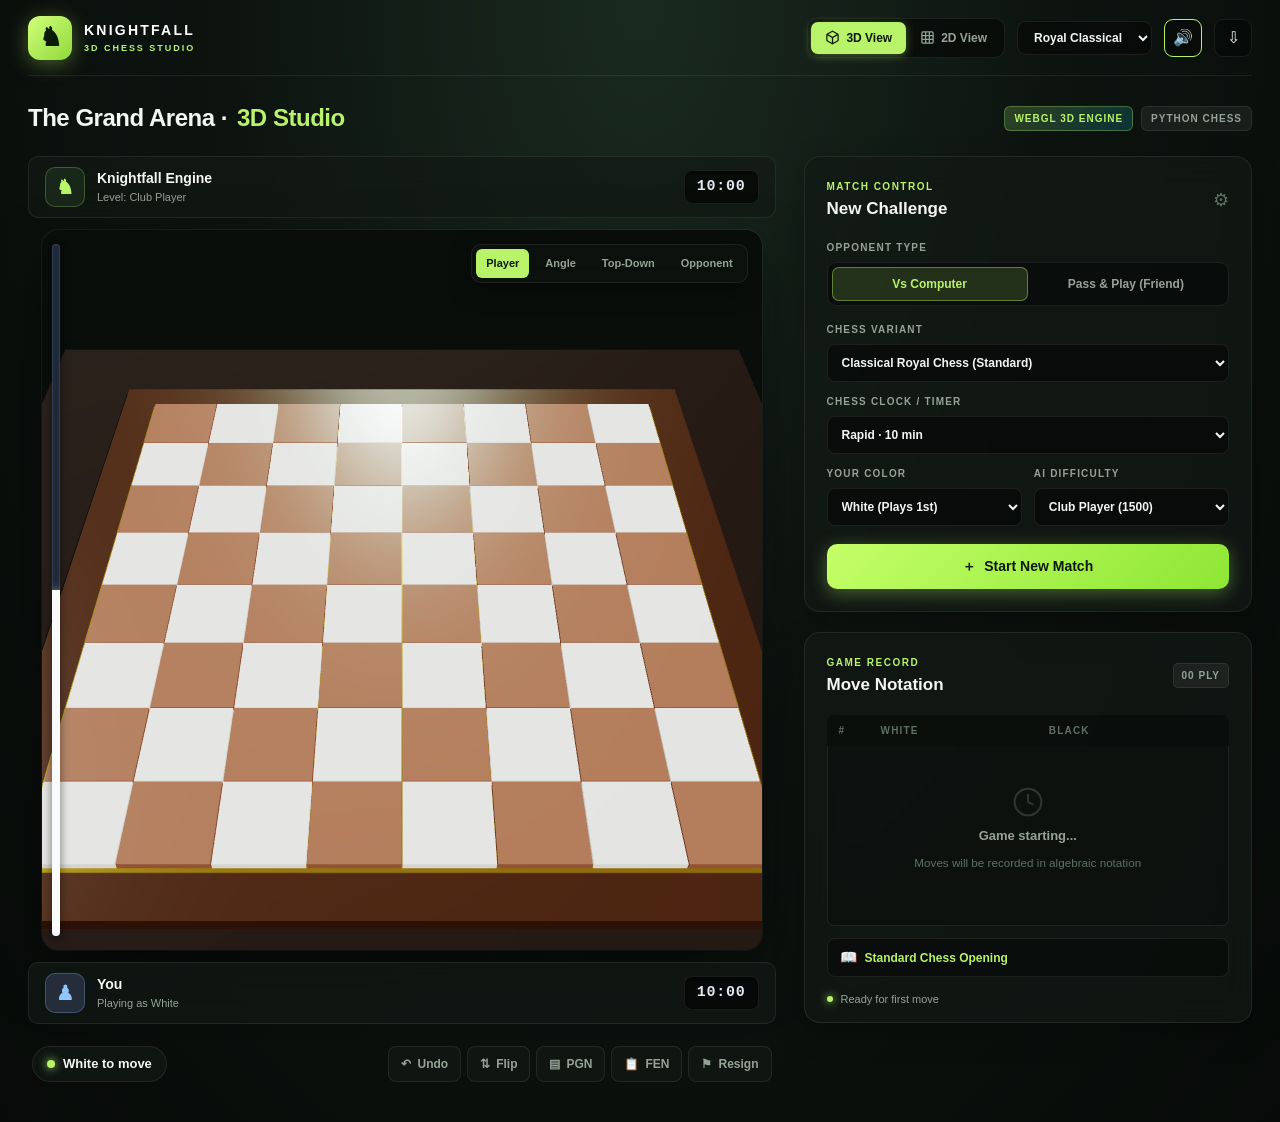
==== static/index.html @ 145bf012 "Knightfall 3D Chess Studio - PWA & WebGL 3D Chess" ====
<!doctype html>
<html lang="en">
<head>
  <meta charset="utf-8">
  <meta name="viewport" content="width=device-width, initial-scale=1, viewport-fit=cover">
  <meta name="theme-color" content="#0b0f0d">
  <meta name="description" content="Knightfall 3D Chess Studio - Next-gen 3D WebGL and 2D Chess powered by Python backend.">
  <link rel="manifest" href="/manifest.webmanifest">
  <link rel="icon" href="/static/icon.svg" type="image/svg+xml">
  <link rel="stylesheet" href="/static/styles.css">
  <title>Knightfall 3D Chess Studio</title>
</head>
<body>
  <div class="app-shell">
    <!-- Topbar Navigation -->
    <header class="topbar">
      <a class="brand" href="/" aria-label="Knightfall home">
        <span class="brand-mark">♞</span>
        <div class="brand-text">
          <strong>KNIGHTFALL</strong>
          <small>3D CHESS STUDIO</small>
        </div>
      </a>

      <div class="topbar-controls">
        <!-- 3D vs 2D Switcher -->
        <div class="view-mode-toggle" role="group" aria-label="Board view mode">
          <button class="view-btn active" id="btnView3D" title="Switch to 3D View">
            <svg viewBox="0 0 24 24" fill="none" stroke="currentColor" stroke-width="2"><path d="M21 16V8a2 2 0 0 0-1-1.73l-7-4a2 2 0 0 0-2 0l-7 4A2 2 0 0 0 3 8v8a2 2 0 0 0 1 1.73l7 4a2 2 0 0 0 2 0l7-4A2 2 0 0 0 21 16z"></path><polyline points="3.27 6.96 12 12.01 20.73 6.96"></polyline><line x1="12" y1="22.08" x2="12" y2="12"></line></svg>
            <span>3D View</span>
          </button>
          <button class="view-btn" id="btnView2D" title="Switch to 2D View">
            <svg viewBox="0 0 24 24" fill="none" stroke="currentColor" stroke-width="2"><rect x="3" y="3" width="18" height="18" rx="2" ry="2"></rect><line x1="3" y1="9" x2="21" y2="9"></line><line x1="3" y1="15" x2="21" y2="15"></line><line x1="9" y1="3" x2="9" y2="21"></line><line x1="15" y1="3" x2="15" y2="21"></line></svg>
            <span>2D View</span>
          </button>
        </div>

        <!-- Theme selector -->
        <div class="theme-selector-wrap">
          <select id="themeSelect" aria-label="Board theme">
            <option value="royal" selected>Royal Classical</option>
            <option value="emerald">Emerald Onyx</option>
            <option value="wood">Italian Walnut</option>
            <option value="midnight">Midnight Cyber</option>
            <option value="marble">Carrara Marble</option>
          </select>
        </div>

        <!-- Audio mute toggle -->
        <button class="icon-toggle-btn active" id="soundToggleBtn" title="Toggle Sound (Mute/Unmute)" aria-label="Toggle sound">
          <span id="soundIcon">🔊</span>
        </button>

        <!-- Install PWA button -->
        <button class="icon-toggle-btn" id="installButton" hidden title="Install Knightfall PWA App" aria-label="Install app">
          ⇩
        </button>
      </div>
    </header>

    <!-- Subtitle / Hero Bar -->
    <section class="intro-bar">
      <h1>The Grand Arena · <span>3D Studio</span></h1>
      <div class="hero-badges">
        <span class="badge badge-3d">WebGL 3D Engine</span>
        <span class="badge badge-offline" id="offlineStatusBadge" hidden>⚡ OFFLINE MODE</span>
        <span class="badge badge-engine" id="engineStatusBadge">Python Chess</span>
      </div>
    </section>

    <!-- Main Workspace -->
    <div class="workspace">
      <!-- Play Area -->
      <section class="play-area">
        <!-- Opponent Card -->
        <div class="player-card" id="opponentCard">
          <div class="player-left">
            <div class="avatar avatar-bot" id="opponentAvatar">♞</div>
            <div class="player-details">
              <div class="player-name-row">
                <strong id="opponentName">Knightfall Engine</strong>
                <span class="turn-pill" id="opponentTurnPill">THINKING</span>
              </div>
              <span class="player-sub" id="opponentSub">Level: Club Player</span>
            </div>
          </div>
          <div class="captures-tray">
            <div class="captured-pieces-list" id="opponentCaptures"></div>
            <span class="material-diff" id="opponentAdvantage" hidden>+0</span>
            <div class="clock-display" id="opponentClock">10:00</div>
          </div>
        </div>

        <!-- Chess Arena Container -->
        <div class="chess-arena" id="chessArena">
          <!-- Live Evaluation Bar -->
          <div class="eval-bar-wrap" id="evalBarWrap" title="Real-time Evaluation Bar">
            <div class="eval-bar-fill" id="evalBarFill" style="height: 50%;"></div>
            <div class="eval-bar-score" id="evalBarScore">0.0</div>
          </div>

          <!-- 3D Camera Controls Floating Bar -->
          <div class="camera-toolbar" id="cameraToolbar">
            <button class="cam-btn active" data-cam="player" title="Behind Player View">Player</button>
            <button class="cam-btn" data-cam="broadcast" title="3D Cinematic Angle">Angle</button>
            <button class="cam-btn" data-cam="topdown" title="Top-down Tactical">Top-Down</button>
            <button class="cam-btn" data-cam="opponent" title="Opponent Perspective">Opponent</button>
          </div>

          <!-- 3D WebGL Canvas Container -->
          <div id="board3d"></div>

          <!-- 2D Modern Pro Board Container -->
          <div id="board2dWrap" hidden>
            <div class="board-2d-frame" id="board2d" role="grid" aria-label="2D Chess board"></div>
          </div>

          <!-- Game Over Modal Overlay -->
          <div class="board-overlay" id="boardOverlay" hidden>
            <div class="overlay-modal-card">
              <div class="overlay-trophy">♔</div>
              <h2 id="overlayTitle">Game Complete</h2>
              <p id="overlayText">Checkmate. Victory is achieved.</p>
              <button class="btn-primary" id="overlayNewGame">Play Rematch</button>
            </div>
          </div>
        </div>

        <!-- Player Card -->
        <div class="player-card" id="playerCard">
          <div class="player-left">
            <div class="avatar avatar-human" id="playerAvatar">♟</div>
            <div class="player-details">
              <div class="player-name-row">
                <strong id="playerName">You</strong>
                <span class="turn-pill" id="playerTurnPill">YOUR TURN</span>
              </div>
              <span class="player-sub" id="playerSub">Playing as White</span>
            </div>
          </div>
          <div class="captures-tray">
            <div class="captured-pieces-list" id="playerCaptures"></div>
            <span class="material-diff" id="playerAdvantage" hidden>+0</span>
            <div class="clock-display" id="playerClock">10:00</div>
          </div>
        </div>

        <!-- Under-board action bar -->
        <div class="under-board-bar">
          <div class="status-pill">
            <span class="status-indicator" id="statusIndicator"></span>
            <span id="turnLabel">White to move</span>
            <span class="check-banner" id="checkLabel" hidden>CHECK</span>
          </div>

          <div class="action-buttons-group">
            <button class="tool-btn" id="undoButton" title="Undo previous move">
              <span>↶</span> Undo
            </button>
            <button class="tool-btn" id="flipButton" title="Flip board view">
              <span>⇅</span> Flip
            </button>
            <button class="tool-btn" id="copyPgnButton" title="Copy PGN game notation">
              <span>▤</span> PGN
            </button>
            <button class="tool-btn" id="copyFenButton" title="Copy FEN position string">
              <span>📋</span> FEN
            </button>
            <button class="tool-btn tool-btn-danger" id="resignButton" title="Resign current match">
              <span>⚑</span> Resign
            </button>
          </div>
        </div>
      </section>

      <!-- Side Panel -->
      <aside class="side-panel">
        <!-- Match Setup Card -->
        <section class="panel-card setup-card">
          <div class="panel-header">
            <div class="panel-header-title">
              <small>Match Control</small>
              <h2>New Challenge</h2>
            </div>
            <span class="panel-header-icon">⚙</span>
          </div>

          <label class="field-label">OPPONENT TYPE</label>
          <div class="segmented-control" role="group">
            <button class="segment-btn active" data-mode="ai" id="aiModeButton">Vs Computer</button>
            <button class="segment-btn" data-mode="local" id="localModeButton">Pass & Play (Friend)</button>
          </div>

          <!-- Auto-Flip Checkbox for Pass & Play -->
          <div class="toggle-setting-row" id="autoFlipRow" style="display: none;">
            <label class="switch-label">
              <input type="checkbox" id="autoFlipCheck" checked>
              <span>Auto-flip board each turn (Friend Mode)</span>
            </label>
          </div>

          <div class="form-grid">
            <div class="form-field full-width">
              <label class="field-label" for="variantSelect">CHESS VARIANT</label>
              <select id="variantSelect">
                <option value="classical" selected>Classical Royal Chess (Standard)</option>
                <option value="chess960">Chess960 (Fischer Random)</option>
                <option value="knights">Royal Knights Duel (Knightfall)</option>
                <option value="king_hill">King of the Hill (Royal Quest)</option>
              </select>
            </div>

            <div class="form-field full-width">
              <label class="field-label" for="timeSelect">CHESS CLOCK / TIMER</label>
              <select id="timeSelect">
                <option value="none">Casual · No Clock</option>
                <option value="10" selected>Rapid · 10 min</option>
                <option value="5">Blitz · 5 min</option>
                <option value="3+2">Blitz · 3 min + 2s</option>
                <option value="1">Bullet · 1 min</option>
              </select>
            </div>

            <div class="form-field" id="colorField">
              <label class="field-label" for="colorSelect">YOUR COLOR</label>
              <select id="colorSelect">
                <option value="white">White (Plays 1st)</option>
                <option value="black">Black (Plays 2nd)</option>
              </select>
            </div>
            <div class="form-field" id="levelField">
              <label class="field-label" for="levelSelect">AI DIFFICULTY</label>
              <select id="levelSelect">
                <option value="casual">Casual (800)</option>
                <option value="club" selected>Club Player (1500)</option>
                <option value="strong">Master (2200)</option>
              </select>
            </div>
          </div>

          <button class="btn-primary" id="startGameButton">
            <span>＋</span> Start New Match
          </button>
        </section>

        <!-- Move History Record Card -->
        <section class="panel-card moves-record-card">
          <div class="panel-header">
            <div class="panel-header-title">
              <small>Game Record</small>
              <h2>Move Notation</h2>
            </div>
            <span class="ply-badge" id="moveCounter">00 PLY</span>
          </div>

          <div class="moves-table-header">
            <span>#</span>
            <span>WHITE</span>
            <span>BLACK</span>
          </div>

          <div class="moves-scroll-container" id="moveList">
            <div class="empty-moves-placeholder">
              <svg viewBox="0 0 24 24" fill="none" stroke="currentColor" stroke-width="1.5"><circle cx="12" cy="12" r="10"></circle><path d="M12 6v6l4 2"></path></svg>
              <strong>Game starting...</strong>
              <small>Moves will be recorded in algebraic notation</small>
            </div>
          </div>

          <!-- Opening Explorer Banner -->
          <div class="opening-banner" id="openingBanner">
            <span class="opening-icon">📖</span>
            <span id="openingName">Standard Chess Opening</span>
          </div>

          <div class="moves-footer-status">
            <span class="pulse-dot"></span>
            <span id="recordStatus">Ready for first move</span>
          </div>
        </section>
      </aside>
    </div>
  </div>

  <!-- Promotion Modal -->
  <div class="promotion-modal" id="promotionModal" hidden>
    <div class="promotion-card">
      <h2>Pawn Promotion</h2>
      <p>Select which piece your pawn shall transform into:</p>
      <div id="promotionChoices" class="promotion-choices"></div>
      <button class="tool-btn" style="width:100%; justify-content:center;" id="cancelPromotion">Cancel</button>
    </div>
  </div>

  <!-- Floating Toast Notifications -->
  <div class="toast" id="toast" role="status" aria-live="polite"></div>

  <!-- Scripts -->
  <script src="/static/three.min.js"></script>
  <script src="/static/OrbitControls.js"></script>
  <script src="/static/audio.js"></script>
  <script src="/static/chess.min.js"></script>
  <script src="/static/offline-ai.js"></script>
  <script src="/static/chess3d.js"></script>
  <script src="/static/app.js"></script>
</body>
</html>
---- static/styles.css ----
:root {
  color-scheme: dark;
  --bg-base: #0b0f0d;
  --bg-gradient: radial-gradient(ellipse at 50% 0%, #1a2a20 0%, #0d1410 45%, #070a08 100%);
  --panel-bg: rgba(18, 25, 21, 0.72);
  --panel-border: rgba(255, 255, 255, 0.08);
  --panel-glass: blur(16px);
  --text-main: #f3f6f3;
  --text-muted: #95a397;
  --text-dim: #607063;
  --emerald-neon: #b8f36a;
  --emerald-glow: rgba(184, 243, 106, 0.35);
  --emerald-dark: #1e3314;
  --gold-accent: #f59e0b;
  --danger-crimson: #ef4444;
  --danger-glow: rgba(239, 68, 68, 0.4);
  --cyan-accent: #06b6d4;
  --shadow-main: 0 24px 64px -12px rgba(0, 0, 0, 0.65), 0 0 0 1px rgba(255, 255, 255, 0.06);
  --radius-lg: 16px;
  --radius-md: 10px;
  --radius-sm: 6px;
}

* {
  box-sizing: border-box;
  margin: 0;
  padding: 0;
}

html {
  min-height: 100%;
  background: var(--bg-base);
}

body {
  min-height: 100vh;
  background: var(--bg-gradient);
  color: var(--text-main);
  font-family: -apple-system, BlinkMacSystemFont, "Segoe UI", Roboto, "Helvetica Neue", Arial, sans-serif;
  font-size: 14px;
  line-height: 1.5;
  -webkit-font-smoothing: antialiased;
  overflow-x: hidden;
}

button, select, input {
  font: inherit;
  color: inherit;
}

button {
  cursor: pointer;
  border: none;
  background: none;
}

button:focus-visible, select:focus-visible {
  outline: 2px solid var(--emerald-neon);
  outline-offset: 2px;
}

/* App Shell */
.app-shell {
  max-width: 1480px;
  margin: 0 auto;
  padding: 0 28px 40px;
}

/* Topbar Header */
.topbar {
  height: 76px;
  display: flex;
  align-items: center;
  justify-content: space-between;
  border-bottom: 1px solid var(--panel-border);
  gap: 16px;
}

.brand {
  display: flex;
  align-items: center;
  gap: 12px;
  text-decoration: none;
  color: var(--text-main);
}

.brand-mark {
  height: 44px;
  width: 44px;
  display: grid;
  place-items: center;
  background: linear-gradient(135deg, #d2ff7b, #8fd93b);
  color: #0c1a08;
  border-radius: 12px;
  font-size: 26px;
  font-weight: 900;
  box-shadow: 0 4px 20px var(--emerald-glow);
}

.brand-text strong {
  display: block;
  letter-spacing: 0.16em;
  font-size: 14px;
  font-weight: 800;
  color: #fff;
}

.brand-text small {
  display: block;
  color: var(--emerald-neon);
  font-size: 9px;
  letter-spacing: 0.22em;
  font-weight: 700;
  margin-top: 1px;
}

.topbar-controls {
  display: flex;
  align-items: center;
  gap: 12px;
  flex-wrap: wrap;
}

/* Switcher segmented pills */
.view-mode-toggle {
  display: flex;
  background: rgba(0, 0, 0, 0.45);
  padding: 3px;
  border-radius: 10px;
  border: 1px solid var(--panel-border);
}

.view-btn {
  display: flex;
  align-items: center;
  gap: 6px;
  padding: 7px 14px;
  border-radius: 7px;
  font-size: 12px;
  font-weight: 700;
  color: var(--text-muted);
  transition: all 0.2s ease;
}

.view-btn.active {
  background: var(--emerald-neon);
  color: #0c1708;
  box-shadow: 0 2px 10px var(--emerald-glow);
}

.view-btn svg {
  width: 15px;
  height: 15px;
}

.theme-selector-wrap select {
  background: rgba(0, 0, 0, 0.4);
  border: 1px solid var(--panel-border);
  color: var(--text-main);
  padding: 8px 12px;
  border-radius: 9px;
  font-size: 12px;
  font-weight: 600;
  cursor: pointer;
  transition: border-color 0.2s;
}

.theme-selector-wrap select:hover {
  border-color: rgba(255, 255, 255, 0.2);
}

.icon-toggle-btn {
  display: flex;
  align-items: center;
  justify-content: center;
  width: 38px;
  height: 38px;
  border-radius: 9px;
  background: rgba(0, 0, 0, 0.35);
  border: 1px solid var(--panel-border);
  color: var(--text-main);
  font-size: 16px;
  transition: all 0.2s;
}

.icon-toggle-btn:hover {
  background: rgba(255, 255, 255, 0.08);
  border-color: rgba(255, 255, 255, 0.2);
}

.icon-toggle-btn.active {
  color: var(--emerald-neon);
  border-color: var(--emerald-neon);
}

/* Intro Hero Subheader */
.intro-bar {
  display: flex;
  align-items: center;
  justify-content: space-between;
  padding: 24px 0 20px;
  gap: 16px;
}

.intro-bar h1 {
  font-size: 24px;
  font-weight: 800;
  letter-spacing: -0.02em;
  display: flex;
  align-items: center;
  gap: 10px;
}

.intro-bar h1 span {
  color: var(--emerald-neon);
}

.hero-badges {
  display: flex;
  align-items: center;
  gap: 8px;
}

.badge {
  padding: 4px 9px;
  border-radius: 6px;
  font-size: 10px;
  font-weight: 800;
  letter-spacing: 0.1em;
  text-transform: uppercase;
}

.badge-3d {
  background: linear-gradient(135deg, rgba(184, 243, 106, 0.2), rgba(6, 182, 212, 0.2));
  color: var(--emerald-neon);
  border: 1px solid rgba(184, 243, 106, 0.3);
}

.badge-engine {
  background: rgba(255, 255, 255, 0.06);
  color: var(--text-muted);
  border: 1px solid var(--panel-border);
}

.badge-offline {
  background: linear-gradient(135deg, rgba(245, 158, 11, 0.25), rgba(239, 68, 68, 0.25));
  color: #fbbf24;
  border: 1px solid rgba(245, 158, 11, 0.45);
  box-shadow: 0 0 10px rgba(245, 158, 11, 0.25);
  animation: pulse-ring 2.5s infinite ease-in-out;
}

/* Workspace Layout */
.workspace {
  display: grid;
  grid-template-columns: minmax(440px, 1.25fr) minmax(320px, 0.75fr);
  gap: 28px;
  align-items: start;
}

/* Play Area */
.play-area {
  display: flex;
  flex-direction: column;
  gap: 12px;
  min-width: 0;
}

/* Player Card */
.player-card {
  display: flex;
  align-items: center;
  justify-content: space-between;
  background: var(--panel-bg);
  backdrop-filter: var(--panel-glass);
  border: 1px solid var(--panel-border);
  padding: 10px 16px;
  border-radius: var(--radius-md);
  transition: border-color 0.25s, box-shadow 0.25s;
}

.player-card.active-turn {
  border-color: rgba(184, 243, 106, 0.45);
  box-shadow: 0 0 20px rgba(184, 243, 106, 0.15);
}

.player-left {
  display: flex;
  align-items: center;
  gap: 12px;
}

.avatar {
  width: 40px;
  height: 40px;
  border-radius: 10px;
  display: grid;
  place-items: center;
  font-size: 20px;
  font-weight: 700;
}

.avatar-bot {
  background: #18271a;
  color: var(--emerald-neon);
  border: 1px solid rgba(184, 243, 106, 0.25);
}

.avatar-human {
  background: #252d3a;
  color: #93c5fd;
  border: 1px solid rgba(147, 197, 253, 0.25);
}

.player-details {
  display: flex;
  flex-direction: column;
}

.player-name-row {
  display: flex;
  align-items: center;
  gap: 8px;
}

.player-name-row strong {
  font-size: 14px;
  font-weight: 700;
}

.turn-pill {
  font-size: 9px;
  font-weight: 800;
  padding: 2px 6px;
  border-radius: 4px;
  background: var(--emerald-dark);
  color: var(--emerald-neon);
  letter-spacing: 0.08em;
  display: none;
}

.player-card.active-turn .turn-pill {
  display: inline-block;
}

.player-sub {
  font-size: 11px;
  color: var(--text-muted);
}

/* Captured pieces tray */
.captures-tray {
  display: flex;
  align-items: center;
  gap: 6px;
}

.captured-pieces-list {
  display: flex;
  align-items: center;
  gap: 2px;
  min-height: 22px;
}

.captured-item {
  display: inline-flex;
  align-items: center;
  font-size: 14px;
  color: var(--text-muted);
  position: relative;
}

.captured-item svg {
  width: 18px;
  height: 18px;
}

.material-diff {
  font-size: 11px;
  font-weight: 800;
  color: var(--emerald-neon);
  background: rgba(184, 243, 106, 0.14);
  padding: 2px 7px;
  border-radius: 5px;
  margin-left: 6px;
}

/* Digital Tournament Chess Clocks */
.clock-display {
  font-family: "JetBrains Mono", ui-monospace, SFMono-Regular, Menlo, Monaco, Consolas, monospace;
  font-size: 15px;
  font-weight: 800;
  letter-spacing: 0.05em;
  background: rgba(0, 0, 0, 0.55);
  border: 1px solid var(--panel-border);
  padding: 5px 12px;
  border-radius: 8px;
  color: #e2e8f0;
  min-width: 66px;
  text-align: center;
  transition: all 0.25s ease;
  box-shadow: inset 0 2px 4px rgba(0, 0, 0, 0.4);
}

.player-card.active-turn .clock-display {
  color: var(--emerald-neon);
  border-color: rgba(184, 243, 106, 0.5);
  box-shadow: 0 0 12px rgba(184, 243, 106, 0.25), inset 0 2px 4px rgba(0, 0, 0, 0.4);
}

.clock-display.urgent {
  color: #ff4d4f !important;
  border-color: #ff4d4f !important;
  background: rgba(239, 68, 68, 0.15) !important;
  box-shadow: 0 0 16px rgba(239, 68, 68, 0.45) !important;
  animation: urgent-pulse 1s infinite alternate;
}

@keyframes urgent-pulse {
  from { transform: scale(1); }
  to { transform: scale(1.04); }
}

/* Evaluation Bar */
.eval-bar-wrap {
  position: absolute;
  left: 10px;
  top: 14px;
  bottom: 14px;
  width: 8px;
  border-radius: 4px;
  background: #1e293b;
  overflow: hidden;
  z-index: 15;
  box-shadow: 0 2px 10px rgba(0, 0, 0, 0.5), inset 0 0 0 1px rgba(255, 255, 255, 0.1);
  display: flex;
  flex-direction: column-reverse;
}

.eval-bar-fill {
  width: 100%;
  background: #f8fafc;
  transition: height 0.4s cubic-bezier(0.4, 0, 0.2, 1);
  box-shadow: 0 0 8px rgba(255, 255, 255, 0.5);
}

.eval-bar-score {
  position: absolute;
  left: 14px;
  bottom: 10px;
  font-size: 10px;
  font-weight: 800;
  background: rgba(15, 23, 42, 0.85);
  padding: 2px 5px;
  border-radius: 4px;
  color: #cbd5e1;
  pointer-events: none;
  font-variant-numeric: tabular-nums;
  border: 1px solid rgba(255, 255, 255, 0.1);
}

/* Opening Banner */
.opening-banner {
  display: flex;
  align-items: center;
  gap: 8px;
  background: rgba(0, 0, 0, 0.35);
  border: 1px solid var(--panel-border);
  padding: 8px 12px;
  border-radius: 8px;
  margin-top: 12px;
  font-size: 12px;
  color: #e2e8f0;
}

.opening-icon {
  font-size: 14px;
}

#openingName {
  font-weight: 700;
  color: var(--emerald-neon);
}

/* Auto-Flip Toggle & Form Utilities */
.toggle-setting-row {
  margin-bottom: 14px;
  padding: 8px 10px;
  background: rgba(0, 0, 0, 0.3);
  border-radius: 8px;
  border: 1px solid var(--panel-border);
}

.switch-label {
  display: flex;
  align-items: center;
  gap: 8px;
  font-size: 11px;
  font-weight: 600;
  color: var(--text-muted);
  cursor: pointer;
}

.switch-label input[type="checkbox"] {
  accent-color: var(--emerald-neon);
  width: 15px;
  height: 15px;
  cursor: pointer;
}

.form-field.full-width {
  grid-column: 1 / -1;
}

/* Chess Arena (Board Wrap) */
.chess-arena {
  position: relative;
  width: 100%;
  aspect-ratio: 1;
  max-width: 720px;
  margin: 0 auto;
  border-radius: var(--radius-lg);
  overflow: hidden;
  box-shadow: var(--shadow-main);
  background: #090e0b;
}

/* 3D Board Viewport */
#board3d {
  width: 100%;
  height: 100%;
  position: absolute;
  inset: 0;
  outline: none;
}

#board3d canvas {
  width: 100% !important;
  height: 100% !important;
  display: block;
}

/* Camera presets floating toolbar */
.camera-toolbar {
  position: absolute;
  top: 14px;
  right: 14px;
  z-index: 10;
  display: flex;
  gap: 6px;
  background: rgba(12, 18, 14, 0.85);
  backdrop-filter: blur(12px);
  padding: 4px;
  border-radius: 10px;
  border: 1px solid var(--panel-border);
  box-shadow: 0 8px 24px rgba(0, 0, 0, 0.4);
}

.cam-btn {
  padding: 6px 10px;
  border-radius: 6px;
  font-size: 11px;
  font-weight: 700;
  color: var(--text-muted);
  display: flex;
  align-items: center;
  gap: 5px;
  transition: all 0.15s ease;
}

.cam-btn:hover {
  background: rgba(255, 255, 255, 0.1);
  color: #fff;
}

.cam-btn.active {
  background: var(--emerald-neon);
  color: #0c1708;
}

/* 2D Board Container */
#board2dWrap {
  width: 100%;
  height: 100%;
  position: absolute;
  inset: 0;
  display: grid;
  place-items: center;
  padding: 16px;
}

#board2dWrap[hidden] {
  display: none;
}

.board-2d-frame {
  width: 100%;
  height: 100%;
  max-width: 660px;
  max-height: 660px;
  display: grid;
  grid-template-columns: repeat(8, 1fr);
  grid-template-rows: repeat(8, 1fr);
  border: 4px solid #1c2720;
  border-radius: 8px;
  overflow: hidden;
  box-shadow: 0 10px 30px rgba(0, 0, 0, 0.5);
}

.square-2d {
  position: relative;
  display: grid;
  place-items: center;
  border: none;
  cursor: pointer;
  aspect-ratio: 1;
  padding: 0;
  overflow: hidden;
}

.square-2d.light {
  background: #eeebd0;
}

.square-2d.dark {
  background: #41684c;
}

.square-2d.selected::before {
  content: "";
  position: absolute;
  inset: 0;
  background: rgba(184, 243, 106, 0.6);
  z-index: 1;
}

.square-2d.last-move::before {
  content: "";
  position: absolute;
  inset: 0;
  background: rgba(245, 158, 11, 0.45);
  z-index: 1;
}

.square-2d.check-square::after {
  content: "";
  position: absolute;
  inset: 0;
  background: radial-gradient(circle, rgba(239, 68, 68, 0.8) 0%, transparent 80%);
  z-index: 1;
}

.square-2d svg.piece-svg {
  width: 82%;
  height: 82%;
  z-index: 2;
  filter: drop-shadow(0 2px 4px rgba(0, 0, 0, 0.35));
  transition: transform 0.12s ease;
  pointer-events: none;
}

.square-2d:hover svg.piece-svg {
  transform: scale(1.08);
}

.legal-dot-2d {
  position: absolute;
  width: 24%;
  height: 24%;
  border-radius: 50%;
  background: rgba(184, 243, 106, 0.75);
  z-index: 3;
  pointer-events: none;
}

.capture-ring-2d {
  position: absolute;
  inset: 6%;
  border: 5px solid rgba(239, 68, 68, 0.75);
  border-radius: 50%;
  z-index: 3;
  pointer-events: none;
}

.coord-2d {
  position: absolute;
  font-size: 10px;
  font-weight: 800;
  z-index: 4;
  pointer-events: none;
  opacity: 0.8;
}

.coord-rank {
  top: 3px;
  left: 4px;
}

.coord-file {
  bottom: 2px;
  right: 4px;
}

.square-2d.light .coord-2d {
  color: #41684c;
}

.square-2d.dark .coord-2d {
  color: #eeebd0;
}

/* Board Overlays */
.board-overlay {
  position: absolute;
  inset: 0;
  z-index: 30;
  background: rgba(7, 12, 9, 0.82);
  backdrop-filter: blur(8px);
  display: grid;
  place-items: center;
  padding: 24px;
}

.board-overlay[hidden] {
  display: none;
}

.overlay-modal-card {
  width: min(90%, 360px);
  background: rgba(22, 32, 26, 0.95);
  border: 1px solid rgba(184, 243, 106, 0.3);
  border-radius: 20px;
  padding: 32px 28px;
  text-align: center;
  box-shadow: 0 25px 60px rgba(0, 0, 0, 0.7);
}

.overlay-trophy {
  font-size: 52px;
  margin-bottom: 12px;
}

.overlay-modal-card h2 {
  font-size: 26px;
  font-weight: 800;
  margin-bottom: 8px;
}

.overlay-modal-card p {
  color: var(--text-muted);
  font-size: 14px;
  margin-bottom: 24px;
  line-height: 1.5;
}

/* Under-Board Action Bar */
.under-board-bar {
  display: flex;
  align-items: center;
  justify-content: space-between;
  padding: 10px 4px 0;
  flex-wrap: wrap;
  gap: 12px;
}

.status-pill {
  display: flex;
  align-items: center;
  gap: 8px;
  font-size: 13px;
  font-weight: 600;
  color: var(--text-main);
  background: var(--panel-bg);
  backdrop-filter: var(--panel-glass);
  border: 1px solid var(--panel-border);
  padding: 7px 14px;
  border-radius: 20px;
}

.status-indicator {
  width: 8px;
  height: 8px;
  border-radius: 50%;
  background: var(--emerald-neon);
  box-shadow: 0 0 10px var(--emerald-neon);
}

.status-indicator.black-turn {
  background: #3b82f6;
  box-shadow: 0 0 10px #3b82f6;
}

.check-banner {
  font-size: 10px;
  font-weight: 900;
  letter-spacing: 0.1em;
  color: #fff;
  background: var(--danger-crimson);
  padding: 2px 7px;
  border-radius: 4px;
  box-shadow: 0 0 10px var(--danger-glow);
}

.action-buttons-group {
  display: flex;
  align-items: center;
  gap: 6px;
  flex-wrap: wrap;
}

.tool-btn {
  display: flex;
  align-items: center;
  gap: 6px;
  background: var(--panel-bg);
  backdrop-filter: var(--panel-glass);
  border: 1px solid var(--panel-border);
  color: var(--text-muted);
  padding: 8px 12px;
  border-radius: 8px;
  font-size: 12px;
  font-weight: 600;
  transition: all 0.18s ease;
}

.tool-btn:hover {
  background: rgba(255, 255, 255, 0.1);
  color: var(--text-main);
  border-color: rgba(255, 255, 255, 0.2);
}

.tool-btn:disabled {
  opacity: 0.4;
  cursor: not-allowed;
}

.tool-btn-danger:hover {
  background: rgba(239, 68, 68, 0.15);
  color: var(--danger-crimson);
  border-color: rgba(239, 68, 68, 0.35);
}

/* Side Panel */
.side-panel {
  display: flex;
  flex-direction: column;
  gap: 20px;
  min-width: 0;
}

.panel-card {
  background: var(--panel-bg);
  backdrop-filter: var(--panel-glass);
  border: 1px solid var(--panel-border);
  border-radius: var(--radius-lg);
  padding: 22px;
  box-shadow: 0 10px 30px rgba(0, 0, 0, 0.25);
}

.panel-header {
  display: flex;
  align-items: center;
  justify-content: space-between;
  margin-bottom: 18px;
}

.panel-header-title {
  display: flex;
  flex-direction: column;
  gap: 2px;
}

.panel-header-title small {
  font-size: 10px;
  font-weight: 800;
  letter-spacing: 0.15em;
  color: var(--emerald-neon);
  text-transform: uppercase;
}

.panel-header-title h2 {
  font-size: 17px;
  font-weight: 800;
}

.panel-header-icon {
  font-size: 18px;
  color: var(--text-dim);
}

/* Controls inside Setup panel */
.field-label {
  display: block;
  font-size: 10px;
  font-weight: 800;
  letter-spacing: 0.12em;
  color: var(--text-muted);
  margin-bottom: 7px;
  text-transform: uppercase;
}

.segmented-control {
  display: grid;
  grid-template-columns: 1fr 1fr;
  background: rgba(0, 0, 0, 0.4);
  padding: 4px;
  border-radius: 9px;
  border: 1px solid var(--panel-border);
  margin-bottom: 16px;
}

.segment-btn {
  padding: 8px 12px;
  border-radius: 7px;
  font-size: 12px;
  font-weight: 700;
  color: var(--text-muted);
  transition: all 0.2s;
}

.segment-btn.active {
  background: rgba(184, 243, 106, 0.15);
  color: var(--emerald-neon);
  box-shadow: inset 0 0 0 1px rgba(184, 243, 106, 0.4);
}

.form-grid {
  display: grid;
  grid-template-columns: 1fr 1fr;
  gap: 12px;
  margin-bottom: 18px;
}

.form-field select {
  width: 100%;
  background: rgba(0, 0, 0, 0.45);
  border: 1px solid var(--panel-border);
  color: var(--text-main);
  padding: 10px 10px;
  border-radius: 8px;
  font-size: 12px;
  font-weight: 600;
  outline: none;
  cursor: pointer;
}

.form-field select:focus {
  border-color: var(--emerald-neon);
}

/* Primary buttons */
.btn-primary {
  width: 100%;
  display: flex;
  align-items: center;
  justify-content: center;
  gap: 8px;
  background: linear-gradient(135deg, #c4ff68, #8ee634);
  color: #0b1807;
  padding: 12px 18px;
  border-radius: 10px;
  font-size: 14px;
  font-weight: 800;
  box-shadow: 0 4px 18px var(--emerald-glow);
  transition: transform 0.15s, box-shadow 0.15s, background 0.15s;
}

.btn-primary:hover {
  transform: translateY(-2px);
  box-shadow: 0 8px 24px var(--emerald-glow);
}

.btn-primary:active {
  transform: translateY(0);
}

/* Moves Record Card */
.moves-record-card {
  padding-bottom: 14px;
  display: flex;
  flex-direction: column;
}

.ply-badge {
  font-size: 10px;
  font-weight: 800;
  letter-spacing: 0.1em;
  background: rgba(255, 255, 255, 0.06);
  border: 1px solid var(--panel-border);
  padding: 4px 8px;
  border-radius: 5px;
  color: var(--text-muted);
}

.moves-table-header {
  display: grid;
  grid-template-columns: 42px 1fr 1fr;
  background: rgba(0, 0, 0, 0.35);
  padding: 8px 12px;
  border-radius: 7px 7px 0 0;
  font-size: 10px;
  font-weight: 800;
  letter-spacing: 0.12em;
  color: var(--text-dim);
}

.moves-scroll-container {
  max-height: 280px;
  min-height: 180px;
  overflow-y: auto;
  border: 1px solid var(--panel-border);
  border-top: none;
  border-radius: 0 0 7px 7px;
  background: rgba(0, 0, 0, 0.2);
}

.move-entry-row {
  display: grid;
  grid-template-columns: 42px 1fr 1fr;
  align-items: center;
  padding: 6px 12px;
  border-bottom: 1px solid rgba(255, 255, 255, 0.03);
  font-variant-numeric: tabular-nums;
  font-size: 13px;
}

.move-entry-row:nth-child(even) {
  background: rgba(255, 255, 255, 0.015);
}

.move-num {
  color: var(--text-dim);
  font-size: 11px;
}

.move-san {
  font-weight: 700;
  padding: 3px 6px;
  border-radius: 4px;
  justify-self: start;
}

.move-san.latest {
  background: rgba(184, 243, 106, 0.18);
  color: var(--emerald-neon);
}

.empty-moves-placeholder {
  display: flex;
  flex-direction: column;
  align-items: center;
  justify-content: center;
  padding: 40px 16px;
  color: var(--text-dim);
  gap: 8px;
}

.empty-moves-placeholder svg {
  width: 32px;
  height: 32px;
  opacity: 0.4;
}

.empty-moves-placeholder strong {
  font-size: 13px;
  color: var(--text-muted);
}

.moves-footer-status {
  display: flex;
  align-items: center;
  gap: 8px;
  padding-top: 14px;
  font-size: 11px;
  color: var(--text-muted);
}

.pulse-dot {
  width: 6px;
  height: 6px;
  border-radius: 50%;
  background: var(--emerald-neon);
  box-shadow: 0 0 8px var(--emerald-neon);
  animation: pulse-ring 2s infinite ease-in-out;
}

@keyframes pulse-ring {
  0% { transform: scale(0.9); opacity: 0.7; }
  50% { transform: scale(1.2); opacity: 1; }
  100% { transform: scale(0.9); opacity: 0.7; }
}

/* Engine thinking wave */
.thinking-wave {
  display: inline-flex;
  gap: 3px;
  align-items: center;
}

.thinking-wave span {
  width: 3px;
  height: 12px;
  background: var(--emerald-neon);
  border-radius: 2px;
  animation: wave 1s infinite ease-in-out;
}

.thinking-wave span:nth-child(2) { animation-delay: 0.2s; }
.thinking-wave span:nth-child(3) { animation-delay: 0.4s; }

@keyframes wave {
  0%, 100% { transform: scaleY(0.4); }
  50% { transform: scaleY(1); }
}

/* Promotion Modal */
.promotion-modal {
  position: fixed;
  inset: 0;
  display: grid;
  place-items: center;
  background: rgba(5, 10, 7, 0.85);
  backdrop-filter: blur(8px);
  z-index: 50;
  padding: 20px;
}

.promotion-modal[hidden] {
  display: none;
}

.promotion-card {
  background: rgba(20, 29, 23, 0.98);
  border: 1px solid rgba(184, 243, 106, 0.35);
  border-radius: 18px;
  padding: 28px;
  width: min(100%, 360px);
  box-shadow: var(--shadow-main);
  text-align: center;
}

.promotion-card h2 {
  font-size: 20px;
  margin-bottom: 6px;
}

.promotion-card p {
  font-size: 12px;
  color: var(--text-muted);
  margin-bottom: 20px;
}

.promotion-choices {
  display: grid;
  grid-template-columns: repeat(4, 1fr);
  gap: 10px;
  margin-bottom: 20px;
}

.promotion-piece-btn {
  display: grid;
  place-items: center;
  aspect-ratio: 1;
  background: rgba(0, 0, 0, 0.35);
  border: 1px solid var(--panel-border);
  border-radius: 12px;
  transition: all 0.2s ease;
  padding: 8px;
}

.promotion-piece-btn svg {
  width: 100%;
  height: 100%;
  filter: drop-shadow(0 2px 4px rgba(0, 0, 0, 0.3));
}

.promotion-piece-btn:hover {
  background: rgba(184, 243, 106, 0.2);
  border-color: var(--emerald-neon);
  transform: translateY(-2px);
}

/* Toast */
.toast {
  position: fixed;
  left: 50%;
  bottom: 28px;
  transform: translate(-50%, 15px);
  opacity: 0;
  pointer-events: none;
  background: #f1f8ea;
  color: #12210c;
  box-shadow: 0 15px 40px rgba(0, 0, 0, 0.5);
  padding: 12px 22px;
  border-radius: 10px;
  font-size: 13px;
  font-weight: 700;
  z-index: 100;
  transition: opacity 0.25s, transform 0.25s;
}

.toast.show {
  opacity: 1;
  transform: translate(-50%, 0);
}

/* Responsive Breakpoints */
@media (max-width: 1024px) {
  .workspace {
    grid-template-columns: 1fr;
    max-width: 720px;
    margin: 0 auto;
  }
}

@media (max-width: 640px) {
  .app-shell {
    padding: 0 16px 24px;
  }
  .topbar {
    height: auto;
    padding: 14px 0;
    flex-direction: column;
    align-items: stretch;
    gap: 12px;
  }
  .topbar-controls {
    justify-content: space-between;
  }
  .intro-bar {
    padding: 16px 0 12px;
  }
  .intro-bar h1 {
    font-size: 20px;
  }
  .camera-toolbar {
    top: 8px;
    right: 8px;
    gap: 3px;
    padding: 3px;
  }
  .cam-btn {
    padding: 5px 8px;
    font-size: 10px;
  }
  .under-board-bar {
    flex-direction: column;
    align-items: stretch;
  }
  .action-buttons-group {
    justify-content: space-between;
  }
}
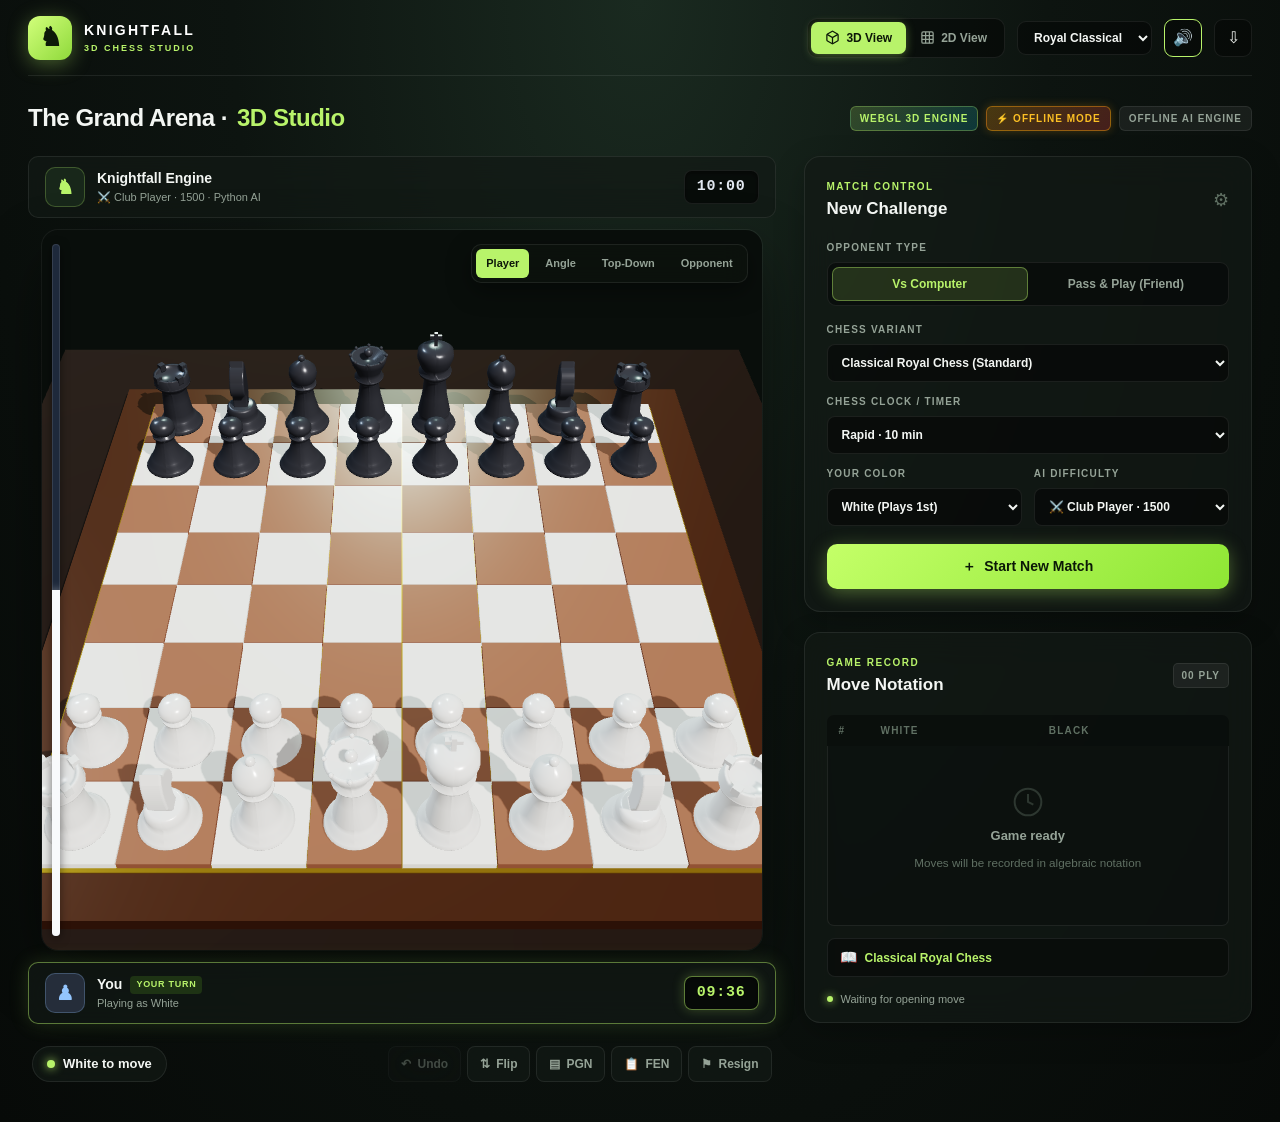
==== commit 20ea70e8: "fix: repair offline-ai.js syntax error (pieces not showing), add 4 difficulty levels, game analysis " ====
--- a/static/index.html
+++ b/static/index.html
@@ -231,9 +231,10 @@
             <div class="form-field" id="levelField">
               <label class="field-label" for="levelSelect">AI DIFFICULTY</label>
               <select id="levelSelect">
-                <option value="casual">Casual (800)</option>
-                <option value="club" selected>Club Player (1500)</option>
-                <option value="strong">Master (2200)</option>
+                <option value="club" selected>⚔️ Club Player · 1500</option>
+                <option value="master">🏆 Master · 2200</option>
+                <option value="yogesh">🔥 Yogesh · 2700</option>
+                <option value="master_yogesh">👑 Master Yogesh · 3000+</option>
               </select>
             </div>
           </div>
@@ -276,6 +277,49 @@
           <div class="moves-footer-status">
             <span class="pulse-dot"></span>
             <span id="recordStatus">Ready for first move</span>
+          </div>
+        </section>
+
+        <!-- Game Analysis Card -->
+        <section class="panel-card analysis-card" id="analysisCard" style="display:none;">
+          <div class="panel-header">
+            <div class="panel-header-title">
+              <small>Post-Game</small>
+              <h2>Game Analysis</h2>
+            </div>
+            <span class="panel-header-icon">📊</span>
+          </div>
+
+          <div class="analysis-summary" id="analysisSummary">
+            <div class="analysis-stat-grid">
+              <div class="analysis-stat">
+                <span class="analysis-stat-value" id="analysisTotalMoves">0</span>
+                <span class="analysis-stat-label">Total Moves</span>
+              </div>
+              <div class="analysis-stat">
+                <span class="analysis-stat-value" id="analysisCaptures">0</span>
+                <span class="analysis-stat-label">Captures</span>
+              </div>
+              <div class="analysis-stat">
+                <span class="analysis-stat-value" id="analysisChecks">0</span>
+                <span class="analysis-stat-label">Checks</span>
+              </div>
+              <div class="analysis-stat">
+                <span class="analysis-stat-value" id="analysisAccuracy">—</span>
+                <span class="analysis-stat-label">Accuracy</span>
+              </div>
+            </div>
+
+            <div class="analysis-result-bar" id="analysisResultBar">
+              <div class="analysis-result-fill" id="analysisResultFill" style="width:50%"></div>
+              <span class="analysis-result-label" id="analysisResultLabel">Balanced</span>
+            </div>
+
+            <div class="analysis-moves-review" id="analysisMovesList"></div>
+
+            <button class="btn-primary" id="analysisNewGameBtn" style="margin-top:12px;">
+              <span>＋</span> New Match
+            </button>
           </div>
         </section>
       </aside>
--- a/static/styles.css
+++ b/static/styles.css
@@ -1251,3 +1251,122 @@
     justify-content: space-between;
   }
 }
+
+/* ─── Game Analysis Panel ──────────────────────────────────────── */
+.analysis-card { animation: fadeSlideUp 0.4s ease; }
+
+@keyframes fadeSlideUp {
+  from { opacity: 0; transform: translateY(16px); }
+  to   { opacity: 1; transform: translateY(0); }
+}
+
+.analysis-stat-grid {
+  display: grid;
+  grid-template-columns: 1fr 1fr;
+  gap: 10px;
+  margin-bottom: 14px;
+}
+
+.analysis-stat {
+  background: rgba(255,255,255,0.04);
+  border: 1px solid rgba(255,255,255,0.08);
+  border-radius: var(--radius-md);
+  padding: 12px 10px;
+  text-align: center;
+}
+
+.analysis-stat-value {
+  display: block;
+  font-size: 1.7em;
+  font-weight: 700;
+  color: var(--emerald-neon);
+  line-height: 1;
+  margin-bottom: 4px;
+}
+
+.analysis-stat-label {
+  font-size: 10px;
+  letter-spacing: 0.06em;
+  text-transform: uppercase;
+  color: var(--text-muted);
+}
+
+.analysis-result-bar {
+  position: relative;
+  height: 22px;
+  background: rgba(255,255,255,0.06);
+  border-radius: 11px;
+  overflow: hidden;
+  margin-bottom: 14px;
+}
+
+.analysis-result-fill {
+  height: 100%;
+  background: linear-gradient(90deg, #1a2a20, var(--emerald-neon));
+  border-radius: 11px;
+  transition: width 1s cubic-bezier(0.4, 0, 0.2, 1);
+}
+
+.analysis-result-label {
+  position: absolute;
+  inset: 0;
+  display: flex;
+  align-items: center;
+  justify-content: center;
+  font-size: 11px;
+  font-weight: 600;
+  letter-spacing: 0.05em;
+  color: var(--text-main);
+  text-shadow: 0 1px 4px rgba(0,0,0,0.8);
+}
+
+.analysis-moves-review {
+  max-height: 180px;
+  overflow-y: auto;
+  scrollbar-width: thin;
+  scrollbar-color: rgba(184,243,106,0.3) transparent;
+}
+
+.analysis-move-row {
+  display: flex;
+  align-items: center;
+  gap: 8px;
+  padding: 5px 8px;
+  border-radius: var(--radius-sm);
+  font-size: 12px;
+  border-bottom: 1px solid rgba(255,255,255,0.04);
+}
+
+.analysis-move-row:hover { background: rgba(255,255,255,0.04); }
+
+.analysis-move-num {
+  color: var(--text-dim);
+  min-width: 22px;
+  font-size: 11px;
+}
+
+.analysis-move-san {
+  font-weight: 600;
+  flex: 1;
+}
+
+.analysis-move-white { color: #f3f6f3; }
+.analysis-move-black { color: #95a397; }
+
+.analysis-move-tag {
+  font-size: 10px;
+  padding: 1px 6px;
+  border-radius: 10px;
+  font-weight: 700;
+  letter-spacing: 0.04em;
+}
+
+.tag-capture { background: rgba(245,158,11,0.2); color: var(--gold-accent); }
+.tag-check   { background: rgba(239,68,68,0.2);  color: var(--danger-crimson); }
+.tag-checkmate { background: rgba(239,68,68,0.35); color: #ff8080; }
+
+/* Difficulty level badge colors in the select */
+#levelSelect option[value="club"]         { font-weight: 600; }
+#levelSelect option[value="master"]       { font-weight: 600; }
+#levelSelect option[value="yogesh"]       { font-weight: 700; }
+#levelSelect option[value="master_yogesh"]{ font-weight: 700; }
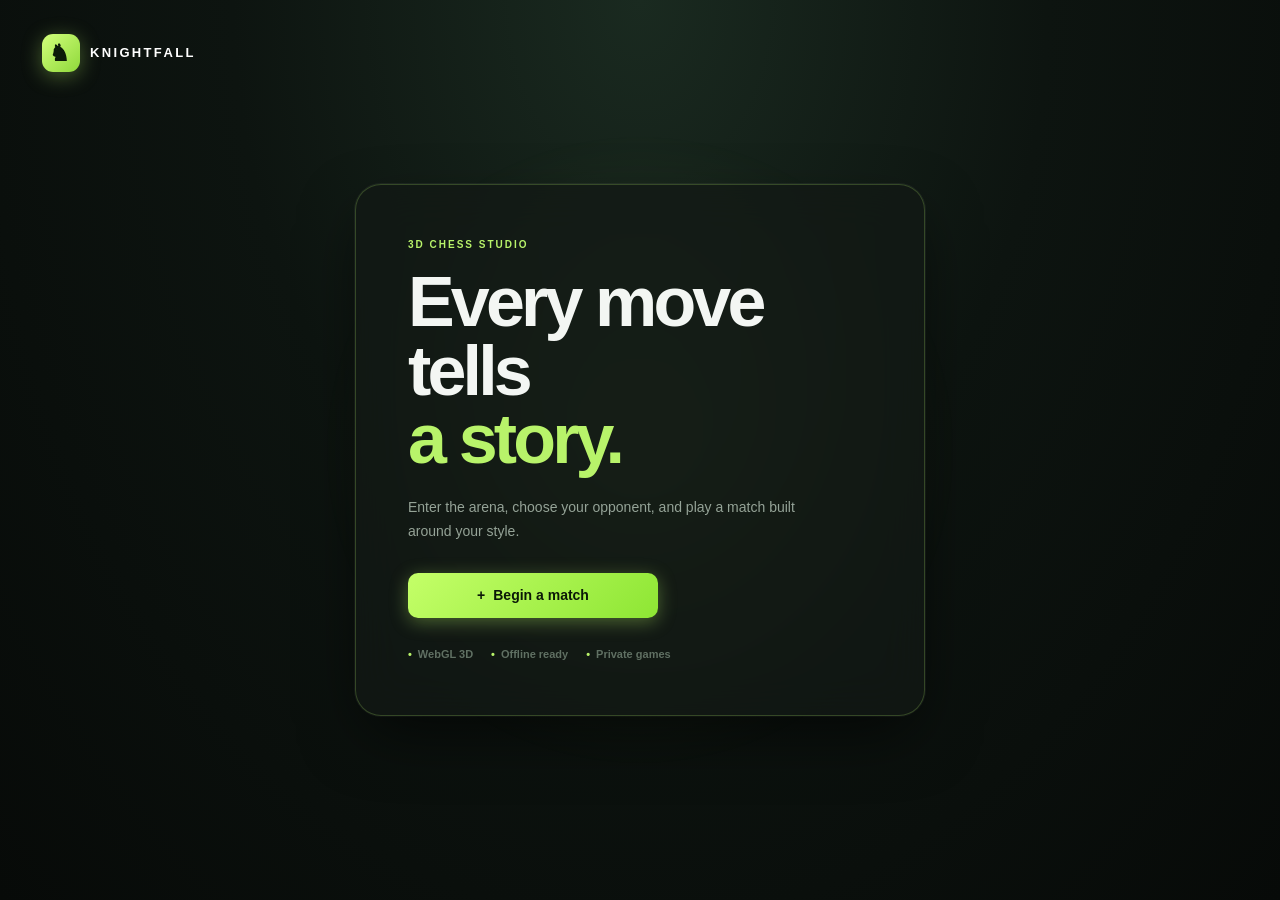
==== commit 5f796662: "Add guided chess setup and fullscreen game flow" ====
--- a/static/index.html
+++ b/static/index.html
@@ -11,6 +11,36 @@
   <title>Knightfall 3D Chess Studio</title>
 </head>
 <body>
+  <!-- Guided entry flow: the board stays out of sight until a match is configured. -->
+  <main class="entry-flow" id="entryFlow">
+    <div class="entry-glow"></div>
+    <div class="entry-brand"><span class="entry-mark">&#9822;</span><span>KNIGHTFALL</span></div>
+    <section class="landing-card" id="landingScreen">
+      <p class="eyebrow">3D CHESS STUDIO</p>
+      <h1>Every move tells<br><span>a story.</span></h1>
+      <p class="landing-copy">Enter the arena, choose your opponent, and play a match built around your style.</p>
+      <button class="btn-primary entry-cta" id="beginMatchButton"><span>+</span> Begin a match</button>
+      <div class="entry-features"><span>WebGL 3D</span><span>Offline ready</span><span>Private games</span></div>
+    </section>
+
+    <section class="setup-wizard" id="setupWizard" hidden>
+      <button class="wizard-back" id="wizardBackButton" type="button">&#8592; Back</button>
+      <p class="eyebrow">MATCH SETUP</p>
+      <h2>Choose your arena.</h2>
+      <p class="wizard-copy">Set the match details before stepping onto the board.</p>
+      <div class="wizard-mode-grid">
+        <button class="wizard-mode active" data-wizard-mode="ai" type="button"><span class="wizard-icon">&#9822;</span><strong>Play the computer</strong><small>Challenge Knightfall Engine</small></button>
+        <button class="wizard-mode" data-wizard-mode="local" type="button"><span class="wizard-icon">&#9823;</span><strong>Play with a friend</strong><small>Pass &amp; Play on one device</small></button>
+      </div>
+      <div class="wizard-form-grid">
+        <label>GAME TYPE<select id="wizardVariantSelect"><option value="classical">Classical Royal Chess</option><option value="chess960">Chess960</option><option value="knights">Royal Knights Duel</option><option value="king_hill">King of the Hill</option></select></label>
+        <label>TIME CONTROL<select id="wizardTimeSelect"><option value="none">Casual - No Clock</option><option value="10" selected>Rapid - 10 min</option><option value="5">Blitz - 5 min</option><option value="3+2">Blitz - 3 min + 2s</option><option value="1">Bullet - 1 min</option></select></label>
+        <label id="wizardColorField">YOUR COLOR<select id="wizardColorSelect"><option value="white">White (plays first)</option><option value="black">Black (plays second)</option></select></label>
+        <label id="wizardLevelField">LEVEL<select id="wizardLevelSelect"><option value="club">Club Player - 1500</option><option value="master">Master - 2200</option><option value="yogesh">Yogesh - 2700</option><option value="master_yogesh">Master Yogesh - 3000+</option></select></label>
+      </div>
+      <button class="btn-primary" id="launchMatchButton" type="button"><span>&#9654;</span> Enter the arena</button>
+    </section>
+  </main>
   <div class="app-shell">
     <!-- Topbar Navigation -->
     <header class="topbar">
@@ -56,6 +86,7 @@
           ⇩
         </button>
       </div>
+      <button class="customize-toggle" id="customizeToggle" type="button">Customize</button>
     </header>
 
     <!-- Subtitle / Hero Bar -->
--- a/static/styles.css
+++ b/static/styles.css
@@ -43,6 +43,54 @@
   overflow-x: hidden;
 }
 
+/* Guided landing and setup flow */
+.entry-flow { min-height: 100vh; display: grid; place-items: center; position: relative; overflow: hidden; padding: 32px 20px; }
+.entry-glow { position: absolute; width: 680px; height: 680px; border-radius: 50%; background: radial-gradient(circle, rgba(184,243,106,.12), transparent 66%); filter: blur(8px); pointer-events: none; }
+.entry-brand { position: absolute; top: 34px; left: 42px; display: flex; align-items: center; gap: 10px; color: #fff; font-size: 13px; font-weight: 800; letter-spacing: .18em; }
+.entry-mark { display: grid; place-items: center; width: 38px; height: 38px; border-radius: 11px; background: linear-gradient(135deg,#d2ff7b,#8fd93b); color: #0c1a08; font-size: 23px; box-shadow: 0 4px 20px var(--emerald-glow); }
+.landing-card, .setup-wizard { position: relative; z-index: 1; width: min(100%, 570px); padding: 52px; background: rgba(18,25,21,.78); border: 1px solid rgba(184,243,106,.22); border-radius: 26px; box-shadow: var(--shadow-main); backdrop-filter: blur(22px); }
+.eyebrow { color: var(--emerald-neon); font-size: 10px; font-weight: 800; letter-spacing: .2em; margin-bottom: 16px; }
+.landing-card h1 { font-size: clamp(42px, 7vw, 70px); line-height: .98; letter-spacing: -.055em; margin-bottom: 22px; }
+.landing-card h1 span { color: var(--emerald-neon); }
+.landing-copy, .wizard-copy { color: var(--text-muted); line-height: 1.7; max-width: 390px; margin-bottom: 30px; }
+.entry-cta { max-width: 250px; }
+.entry-features { display: flex; gap: 18px; margin-top: 28px; color: var(--text-dim); font-size: 11px; font-weight: 700; }
+.entry-features span::before { content: '•'; color: var(--emerald-neon); margin-right: 6px; }
+.setup-wizard h2 { font-size: 32px; margin-bottom: 7px; }
+.wizard-back { color: var(--text-muted); font-size: 12px; margin-bottom: 34px; }
+.wizard-back:hover { color: var(--emerald-neon); }
+.wizard-mode-grid { display: grid; grid-template-columns: 1fr 1fr; gap: 10px; margin: 24px 0; }
+.wizard-mode { text-align: left; padding: 16px; border: 1px solid var(--panel-border); border-radius: 12px; background: rgba(0,0,0,.28); color: var(--text-muted); }
+.wizard-mode.active { border-color: var(--emerald-neon); background: rgba(184,243,106,.1); color: var(--text-main); box-shadow: 0 0 20px rgba(184,243,106,.08); }
+.wizard-icon { display: block; color: var(--emerald-neon); font-size: 24px; margin-bottom: 8px; }
+.wizard-mode strong, .wizard-mode small { display: block; }
+.wizard-mode strong { font-size: 13px; margin-bottom: 3px; }
+.wizard-mode small { font-size: 10px; color: var(--text-muted); }
+.wizard-form-grid { display: grid; grid-template-columns: 1fr 1fr; gap: 13px; margin-bottom: 22px; }
+.wizard-form-grid label { color: var(--text-muted); font-size: 10px; font-weight: 800; letter-spacing: .1em; }
+.wizard-form-grid select { display: block; width: 100%; margin-top: 7px; padding: 11px 10px; border: 1px solid var(--panel-border); border-radius: 8px; background: rgba(0,0,0,.45); font-size: 12px; letter-spacing: 0; }
+.wizard-form-grid label.is-disabled { opacity: .4; }
+.customize-toggle { display: none; color: var(--text-muted); font-size: 12px; padding: 8px 12px; border: 1px solid var(--panel-border); border-radius: 8px; }
+.customize-toggle:hover { color: var(--emerald-neon); border-color: var(--emerald-neon); }
+body.game-active { overflow: hidden; }
+body.game-active .app-shell { max-width: 1600px; min-height: 100vh; padding-bottom: 16px; }
+body.game-active .topbar { height: 60px; }
+body.game-active .customize-toggle { display: block; }
+body.game-active .topbar-controls { display: none; }
+body.game-active .topbar-controls.customize-open { display: flex; }
+body.game-active .workspace { grid-template-columns: minmax(440px, 1fr) minmax(300px, 390px); }
+body.game-active .entry-flow { display: none; }
+body.game-active .side-panel { max-height: calc(100vh - 90px); overflow-y: auto; scrollbar-width: thin; }
+
+@media (max-width: 640px) {
+  .entry-brand { top: 20px; left: 20px; }
+  .landing-card, .setup-wizard { padding: 30px 22px; }
+  .wizard-mode-grid, .wizard-form-grid { grid-template-columns: 1fr; }
+  .entry-features { flex-wrap: wrap; gap: 8px 14px; }
+  body.game-active .workspace { grid-template-columns: 1fr; }
+  body.game-active .side-panel { display: none; }
+}
+
 button, select, input {
   font: inherit;
   color: inherit;
@@ -64,7 +112,9 @@
   max-width: 1480px;
   margin: 0 auto;
   padding: 0 28px 40px;
-}
+  display: none;
+}
+body.game-active .app-shell { display: block; }
 
 /* Topbar Header */
 .topbar {
